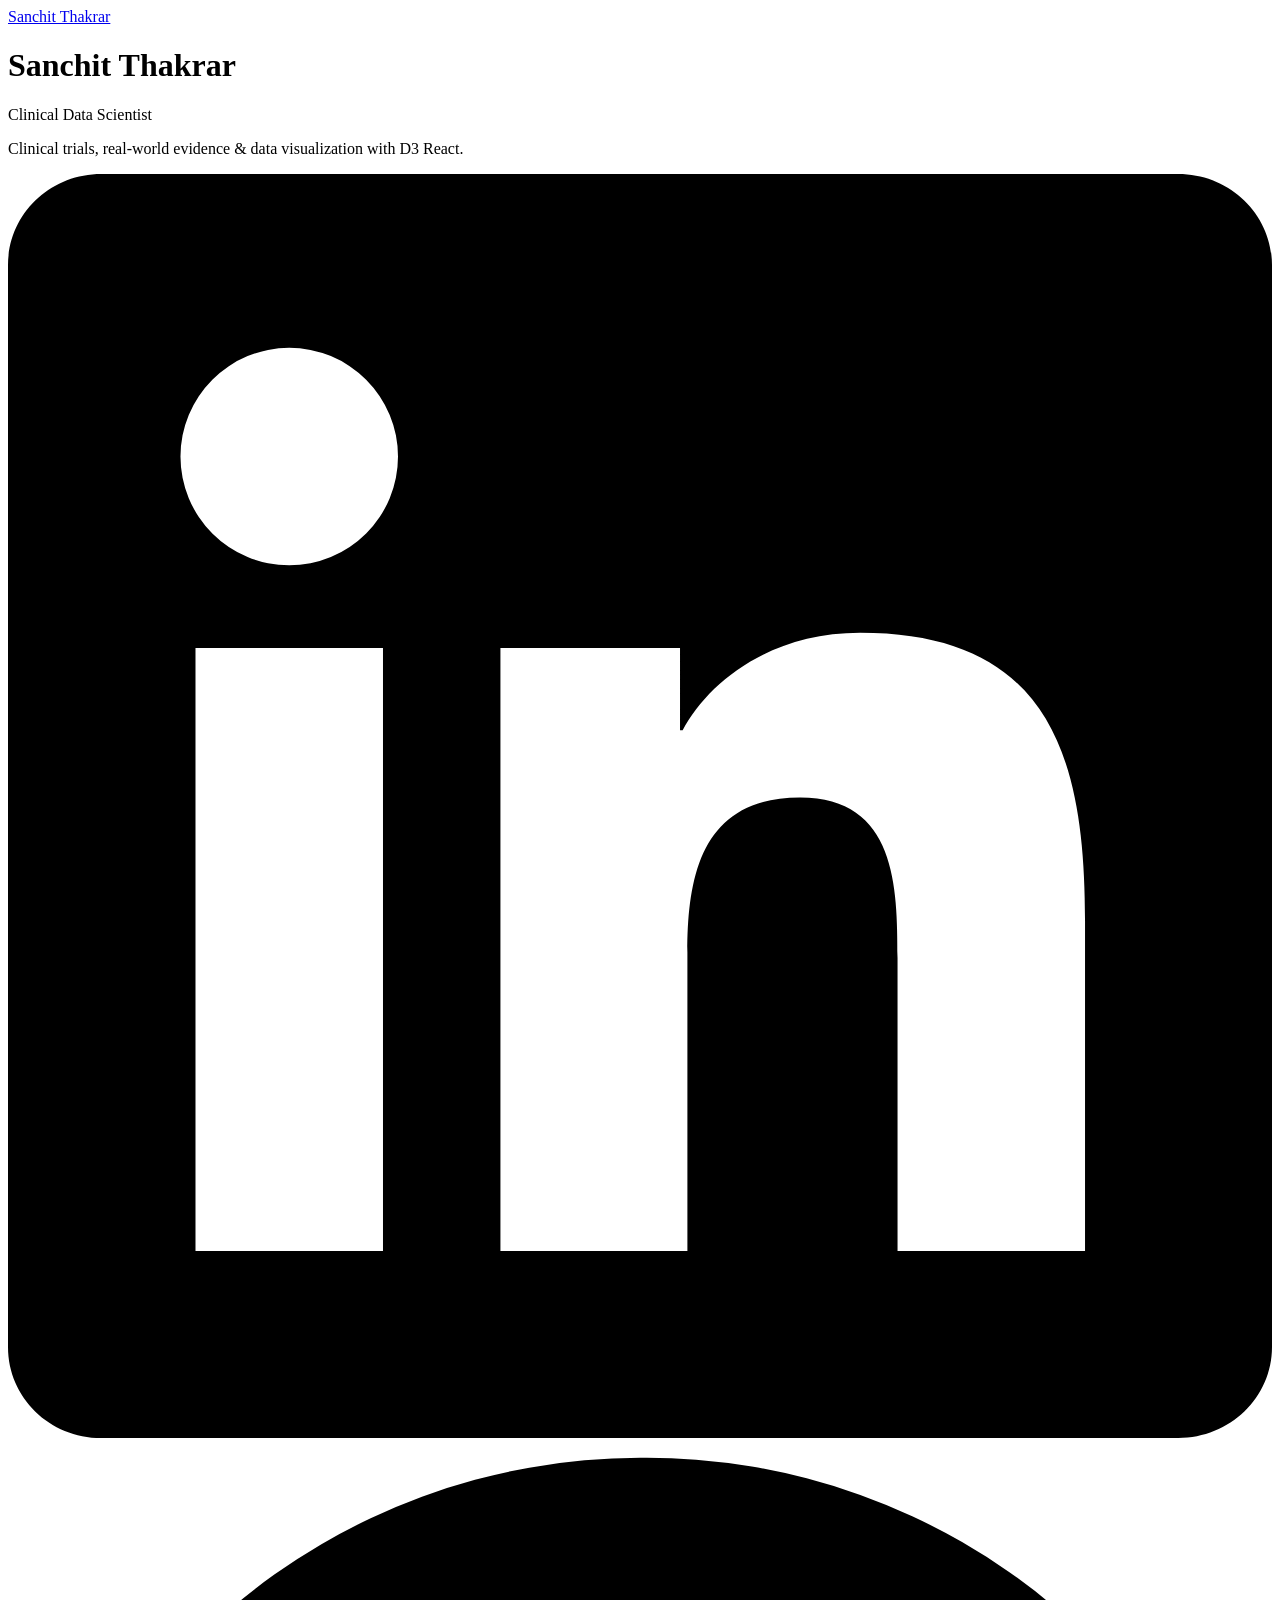
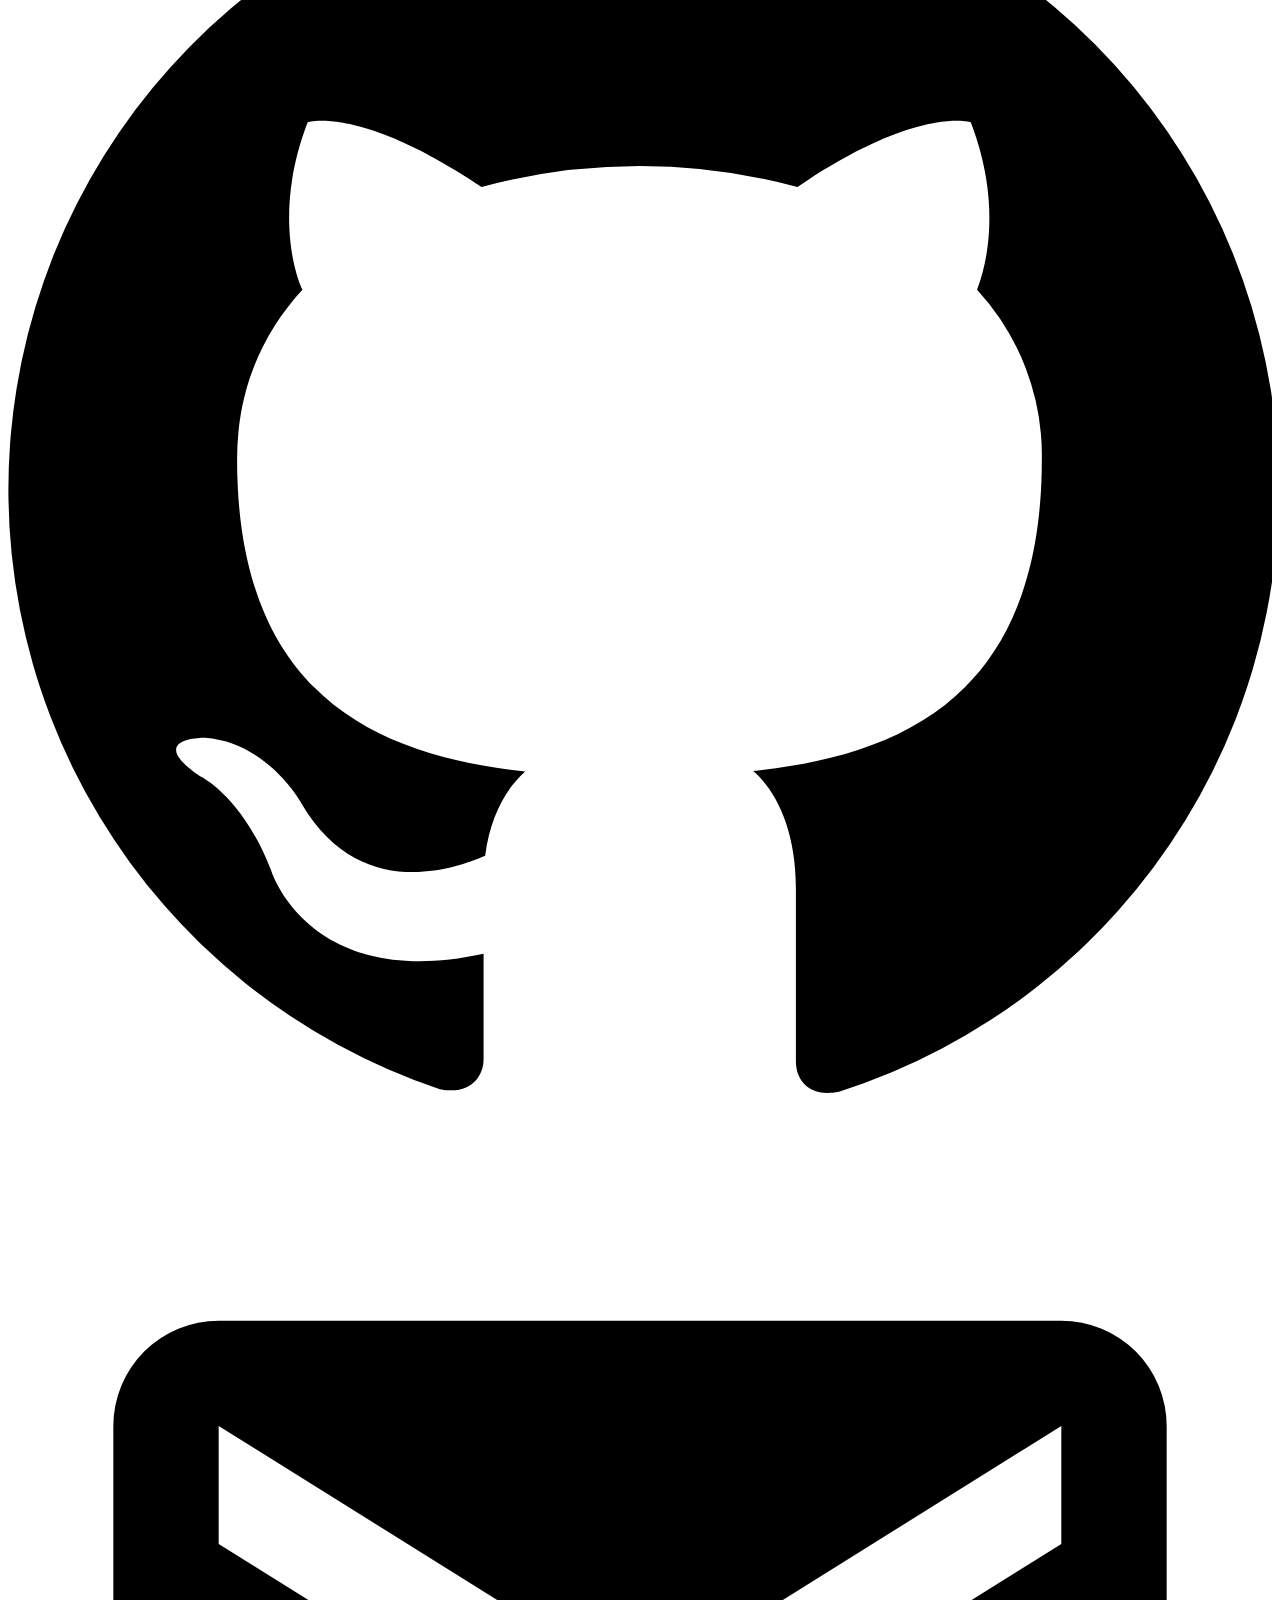
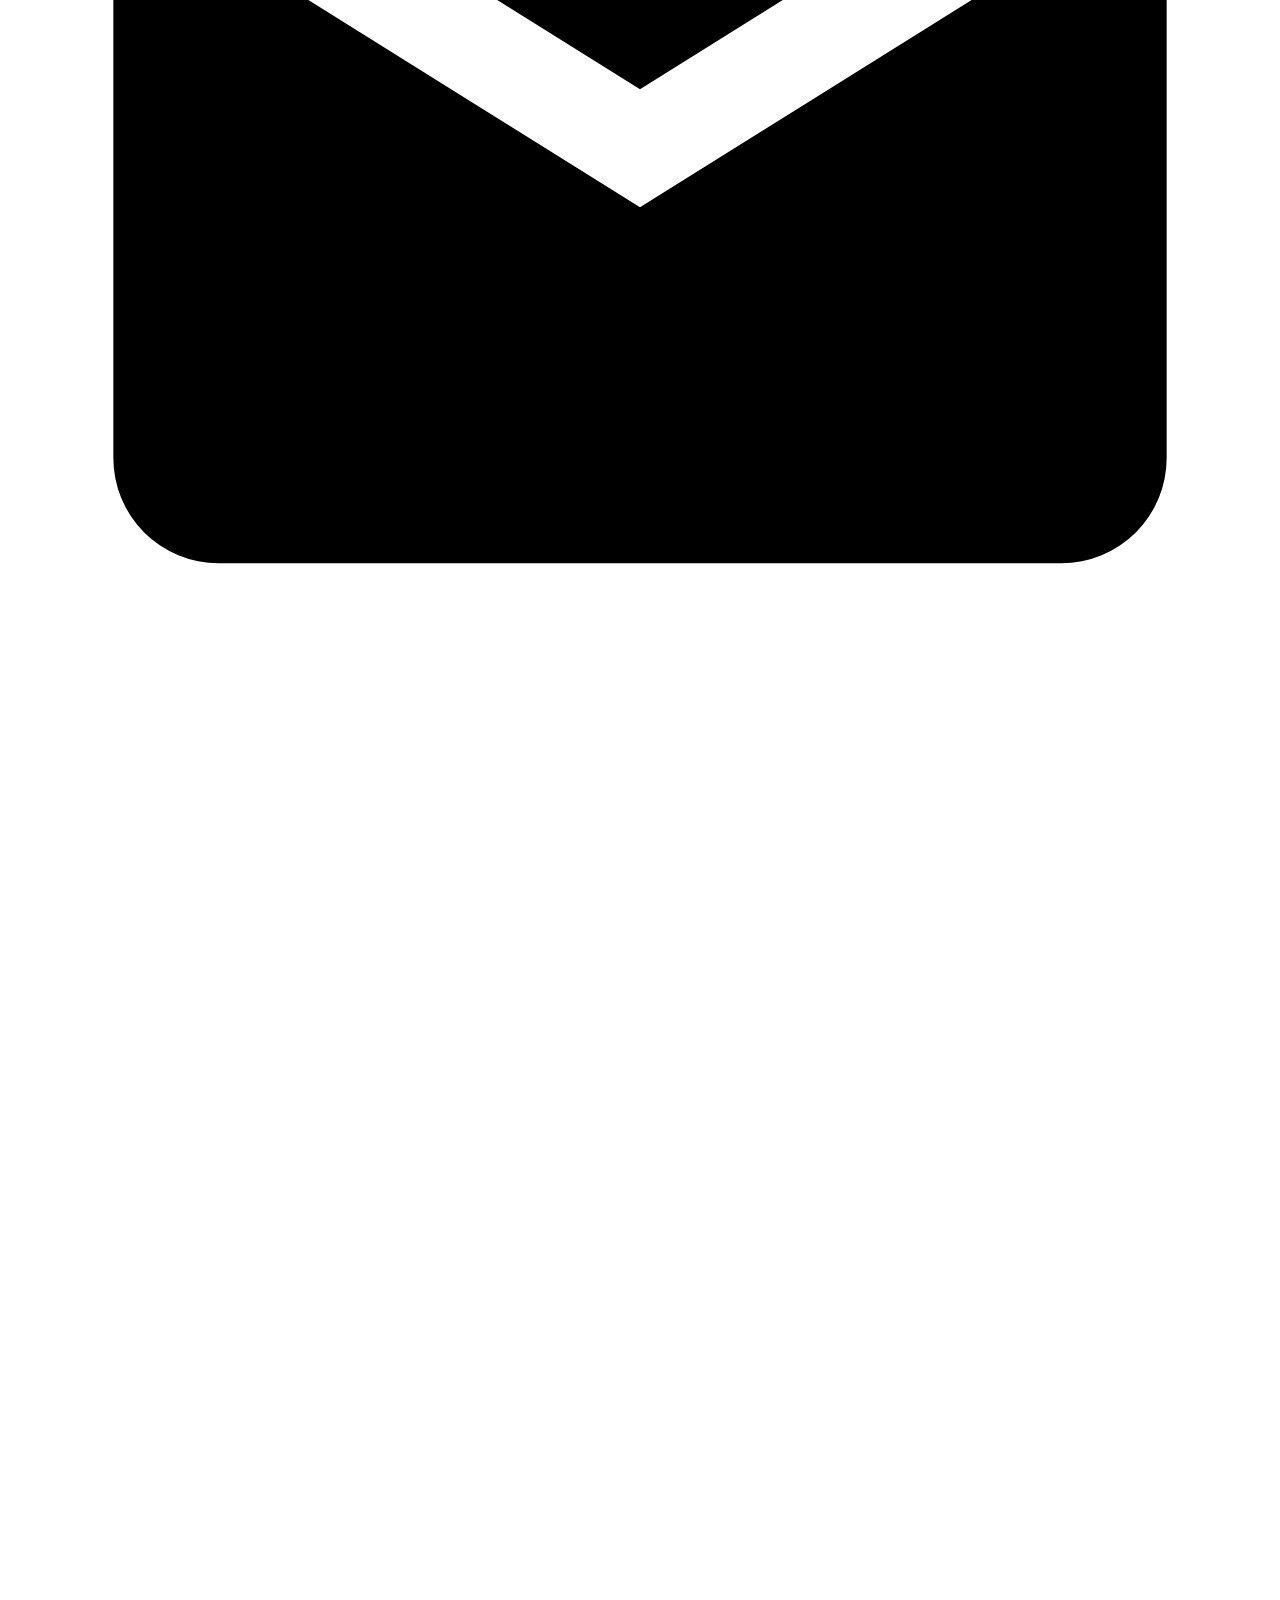
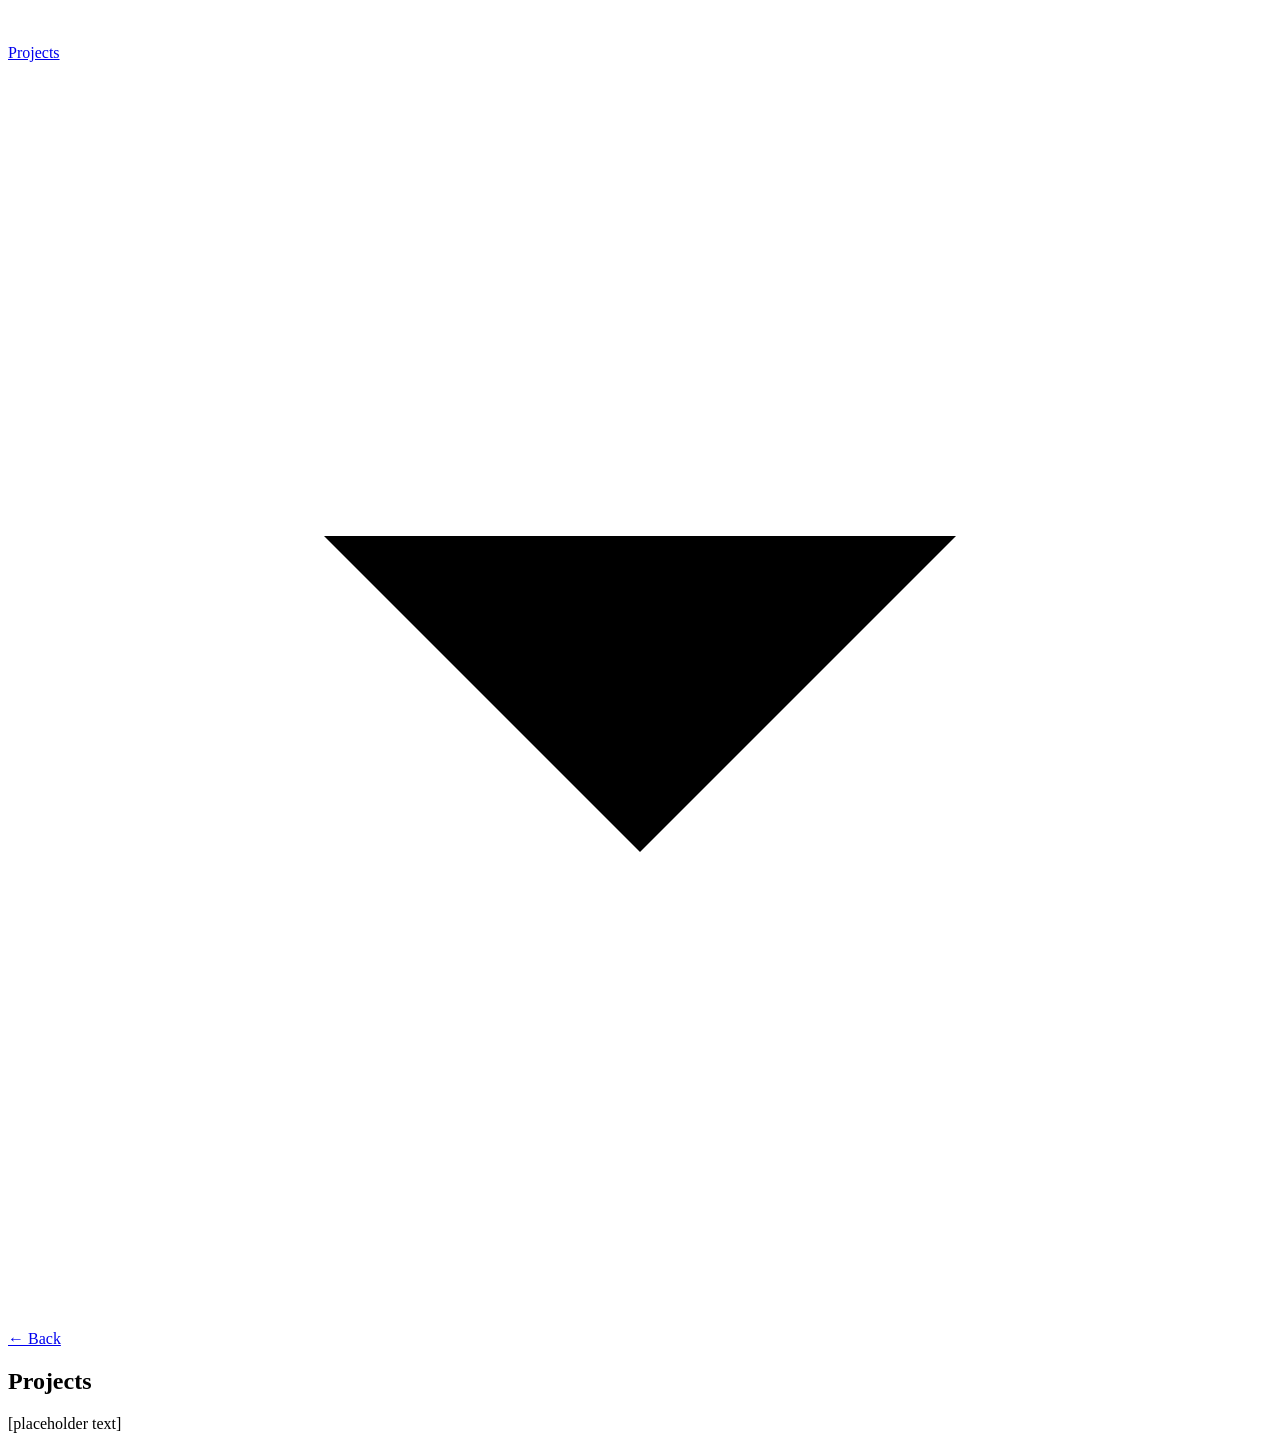
==== index.html @ e8bf8c64 "Add files via upload initial commit" ====
<!DOCTYPE html>
<!--
  index.html: the content of the page.
  - Styling (colours, layout, the beam) lives in  css/style.css
  - The chart animation lives in                  js/signal.js (timing in js/beam-sync.js)
  - The slide-up Projects panel lives in          js/panels.js
  The "class" names below (like class="card") are how the CSS finds
  each element to style it.
-->
<html lang="en">
<head>
  <meta charset="UTF-8" />
  <!-- Makes the page fit phone screens instead of showing a zoomed-out desktop view -->
  <meta name="viewport" content="width=device-width, initial-scale=1.0" />
  <!-- Text shown on the browser tab -->
  <title>Sanchit · Clinical Data Scientist</title>

  <!-- Fonts from Google Fonts: Inter (body text), JetBrains Mono (small caps labels), Source Serif 4 (headings) -->
  <link rel="preconnect" href="https://fonts.googleapis.com" />
  <link rel="preconnect" href="https://fonts.gstatic.com" crossorigin />
  <link href="https://fonts.googleapis.com/css2?family=Inter:wght@400;500&family=JetBrains+Mono:wght@400;500&family=Source+Serif+4:opsz,wght@8..60,600&display=swap" rel="stylesheet" />

  <!-- Our own styles -->
  <link rel="stylesheet" href="css/style.css" />
</head>
<body>
  <!-- Top bar. Clicking your name ("#") also closes the Projects panel. -->
  <header class="site-header">
    <a class="brand" href="#">Sanchit Thakrar</a>
  </header>

  <!-- ===== Home screen: card on the left, "noise → signal" chart on the right ===== -->
  <main class="hero">

    <!-- The card. Its travelling blue edge is pure CSS (style.css, section 5). -->
    <div class="card">
      <div class="card-inner">
        <h1>Sanchit Thakrar</h1>
        <p class="title">Clinical Data Scientist</p>
        <p class="bio">Clinical trials, real-world evidence &amp; data visualization with D3 React.</p>

        <!-- Icon buttons. Each <svg> is the icon's shape; target="_blank" opens in a new tab. -->
        <nav class="links">
          <a href="https://www.linkedin.com/in/sanchit-thakrar" target="_blank" rel="noopener" aria-label="LinkedIn">
            <svg viewBox="0 0 24 24" aria-hidden="true"><path d="M20.45 20.45h-3.56v-5.57c0-1.33-.02-3.04-1.85-3.04-1.85 0-2.14 1.45-2.14 2.94v5.67H9.35V9h3.41v1.56h.05c.48-.9 1.64-1.85 3.37-1.85 3.6 0 4.27 2.37 4.27 5.46v6.28zM5.34 7.43a2.06 2.06 0 1 1 0-4.13 2.06 2.06 0 0 1 0 4.13zM7.12 20.45H3.56V9h3.56v11.45zM22.22 0H1.77C.79 0 0 .77 0 1.73v20.54C0 23.23.79 24 1.77 24h20.45c.98 0 1.78-.77 1.78-1.73V1.73C24 .77 23.2 0 22.22 0z"/></svg>
          </a>
          <a href="https://github.com/sthakrar/Data-Viz" target="_blank" rel="noopener" aria-label="GitHub">
            <svg viewBox="0 0 24 24" aria-hidden="true"><path d="M12 .3a12 12 0 0 0-3.8 23.38c.6.12.83-.26.83-.57v-2c-3.34.73-4.04-1.6-4.04-1.6-.55-1.4-1.34-1.77-1.34-1.77-1.08-.74.09-.73.09-.73 1.2.09 1.83 1.24 1.83 1.24 1.07 1.83 2.8 1.3 3.49 1 .1-.78.42-1.3.76-1.6-2.67-.3-5.47-1.33-5.47-5.93 0-1.31.47-2.38 1.24-3.22-.14-.3-.54-1.52.1-3.18 0 0 1-.32 3.3 1.23a11.5 11.5 0 0 1 6 0c2.28-1.55 3.29-1.23 3.29-1.23.64 1.66.24 2.88.12 3.18a4.65 4.65 0 0 1 1.23 3.22c0 4.61-2.8 5.63-5.48 5.92.42.36.81 1.1.81 2.22v3.29c0 .32.21.7.82.58A12 12 0 0 0 12 .3z"/></svg>
          </a>
          <a href="mailto:sanchit.thakrar@gmail.com" aria-label="Email">
            <svg viewBox="0 0 24 24" aria-hidden="true"><path d="M20 4H4a2 2 0 0 0-2 2v12a2 2 0 0 0 2 2h16a2 2 0 0 0 2-2V6a2 2 0 0 0-2-2zm0 4.24-8 5-8-5V6l8 5 8-5v2.24z"/></svg>
          </a>
        </nav>
      </div>
    </div>

    <!-- Empty chart; js/signal.js draws the points and the fitted curve into it -->
    <div class="signal-chart" aria-hidden="true">
      <svg id="signal" viewBox="0 0 440 300"></svg>
    </div>

    <!-- "Projects ⌄" link. href="#projects" tells js/panels.js to open the panel. -->
    <a class="scroll-cue" href="#projects">
      <span>Projects</span>
      <svg viewBox="0 0 24 24" aria-hidden="true"><path d="M6 9l6 6 6-6" /></svg>
    </a>
  </main>

  <!-- ===== Projects panel: hidden below the screen until "Projects" is clicked ===== -->
  <section id="panel-projects" class="section" aria-label="Projects">
    <a class="close-panel" href="#">&larr; Back</a>
    <h2>Projects</h2>

    <!-- TODO: replace with your project. To add more, copy the whole <article>...</article> block. -->
    <div class="project-grid">
      <article class="project">
        <p>[placeholder text]</p>
      </article>
    </div>
  </section>

  <!-- Scripts go at the end so the page content above exists before they run -->
  <script src="js/beam-sync.js"></script>  <!-- shared timing; must load before signal.js -->
  <script src="js/signal.js"></script>
  <script src="js/panels.js"></script>
</body>
</html>
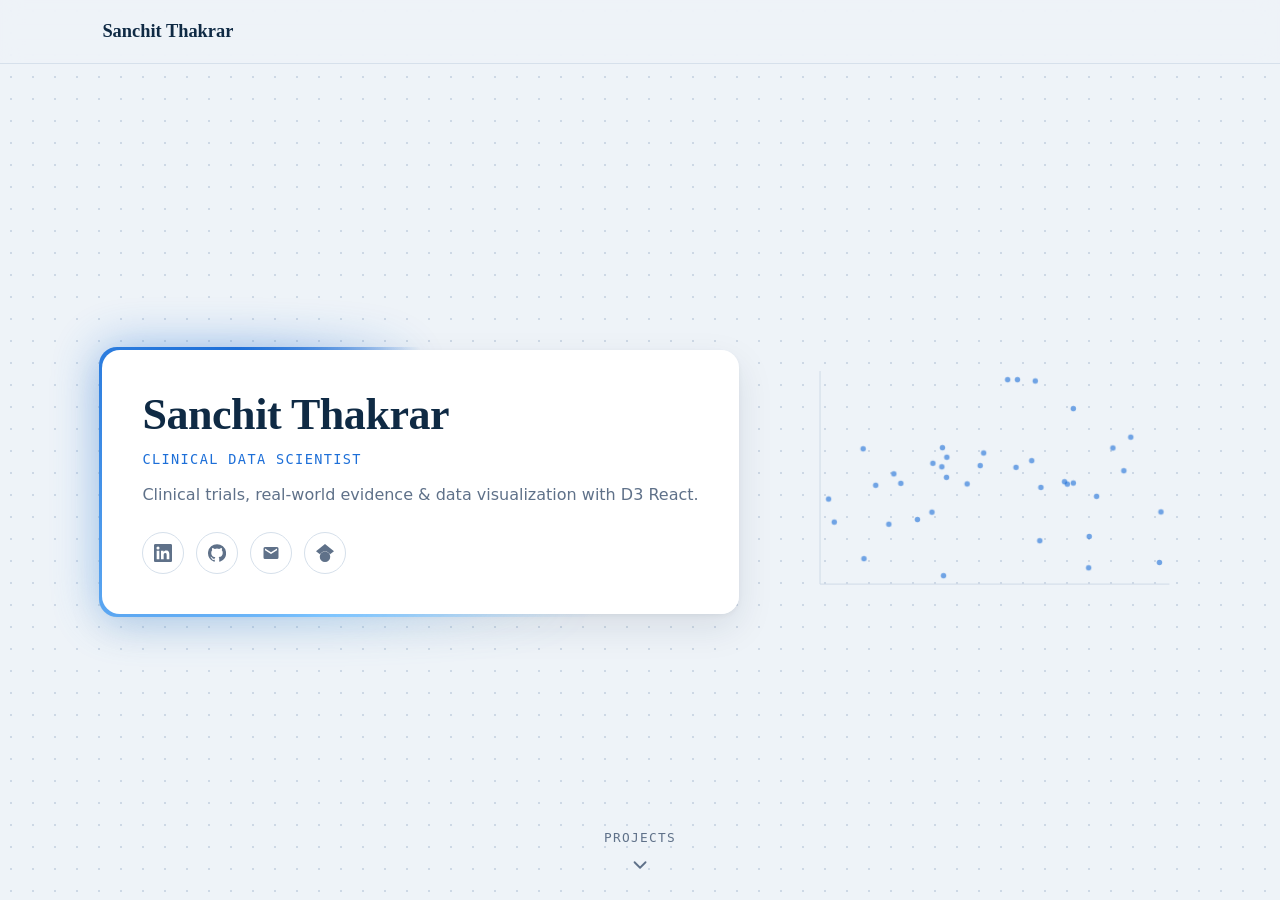
==== commit 91087d4b: "Add Google Scholar link next to email" ====
--- a/index.html
+++ b/index.html
@@ -50,6 +50,9 @@
           <a href="mailto:sanchit.thakrar@gmail.com" aria-label="Email">
             <svg viewBox="0 0 24 24" aria-hidden="true"><path d="M20 4H4a2 2 0 0 0-2 2v12a2 2 0 0 0 2 2h16a2 2 0 0 0 2-2V6a2 2 0 0 0-2-2zm0 4.24-8 5-8-5V6l8 5 8-5v2.24z"/></svg>
           </a>
+          <a href="https://scholar.google.com/citations?user=k8UYZcMAAAAJ&amp;hl=en" target="_blank" rel="noopener" aria-label="Google Scholar">
+            <svg viewBox="0 0 24 24" aria-hidden="true"><path d="M5.242 13.769 0 9.5 12 0l12 9.5-5.242 4.269C17.548 11.249 14.978 9.5 12 9.5c-2.977 0-5.548 1.748-6.758 4.269zM12 10a7 7 0 1 0 0 14 7 7 0 0 0 0-14z"/></svg>
+          </a>
         </nav>
       </div>
     </div>
--- a/css/style.css
+++ b/css/style.css
@@ -0,0 +1,472 @@
+/* =====================================================================
+   style.css — all the styling for index.html
+
+   Quick CSS refresher:
+   - A "rule" looks like:   selector { property: value; }
+   - .name   targets elements with class="name"
+   - #name   targets the element with id="name"
+   - var(--x) reads a variable defined in :root below
+   - rem = size relative to the base font (1rem = 16px here)
+   - vw / vh = 1% of the browser window's width / height
+   - clamp(min, preferred, max) = "use preferred, but never go below
+     min or above max". Great for sizes that adapt to screen width.
+   ===================================================================== */
+
+
+/* ---------------------------------------------------------------------
+   1. Variables (colours, fonts, spacing)
+   Change a value here and it updates everywhere it's used.
+   --------------------------------------------------------------------- */
+:root {
+  /* Colours */
+  --bg: #eef3f8;         /* page background (light blue-grey) */
+  --grid-dot: #cdd8e5;   /* the faint dots in the background */
+  --surface: #ffffff;    /* card backgrounds */
+  --border: #d6e0eb;     /* thin borders */
+  --ink: #0f2a44;        /* headings (darkest blue) */
+  --text: #22364d;       /* normal text */
+  --muted: #5f7189;      /* softer, secondary text */
+  --accent: #1d6fd8;     /* the main blue used for highlights */
+  --beam-1: #7cc4ff;     /* light end of the beam */
+  --beam-2: #1d6fd8;     /* dark end of the beam */
+
+  /* Fonts (loaded from Google Fonts in index.html) */
+  --font-heading: "Source Serif 4", Georgia, serif;
+  --font-body: "Inter", system-ui, -apple-system, sans-serif;
+  --font-mono: "JetBrains Mono", ui-monospace, Menlo, monospace;
+
+  /* Spacing */
+  --gutter: clamp(16px, 8vw, 120px);  /* space between content and the left/right window edge */
+  --header-h: 64px;                    /* height of the top header bar */
+}
+
+
+/* ---------------------------------------------------------------------
+   2. Base styles for the whole page
+   --------------------------------------------------------------------- */
+
+/* Reset: browsers add their own margins/padding; remove them so we're
+   in full control. "border-box" makes width include padding + border,
+   which makes sizes much easier to reason about. */
+*,
+*::before,
+*::after { box-sizing: border-box; margin: 0; padding: 0; }
+
+/* Page background: a tiny dot repeated every 22px, like graph paper */
+body {
+  background-color: var(--bg);
+  background-image: radial-gradient(var(--grid-dot) 1px, transparent 1px);
+  background-size: 22px 22px;
+  color: var(--text);
+  font: 16px/1.6 var(--font-body);   /* font-size / line-height  font-family */
+}
+
+h1,
+h2 {
+  font-family: var(--font-heading);
+  font-weight: 600;
+  color: var(--ink);
+  line-height: 1.15;
+}
+
+
+/* ---------------------------------------------------------------------
+   3. Header bar (your name at the top)
+   --------------------------------------------------------------------- */
+.site-header {
+  position: sticky;      /* stays stuck to the top while scrolling */
+  top: 0;
+  z-index: 10;           /* z-index = stacking order; higher sits on top */
+  height: var(--header-h);
+  display: flex;         /* flexbox lines children up in a row */
+  align-items: center;   /* ...centred vertically */
+  padding: 0 var(--gutter);
+  background: rgba(238, 243, 248, 0.85);   /* slightly see-through */
+  backdrop-filter: blur(10px);             /* blurs whatever is behind it */
+  -webkit-backdrop-filter: blur(10px);     /* same, for Safari */
+  border-bottom: 1px solid var(--border);
+}
+
+.site-header .brand {
+  font-family: var(--font-heading);
+  font-weight: 600;
+  font-size: 1.15rem;
+  color: var(--ink);
+  text-decoration: none;   /* no underline on the link */
+  white-space: nowrap;     /* never wrap onto two lines */
+}
+
+
+/* ---------------------------------------------------------------------
+   4. Home screen layout ("hero" = the first full screen you see)
+   Card on the left, "noise → signal" chart on the right.
+   --------------------------------------------------------------------- */
+.hero {
+  position: relative;      /* lets the "Projects" arrow be placed inside it */
+  min-height: calc(100vh - var(--header-h));   /* fill the window below the header */
+  display: flex;
+  align-items: center;               /* centre card + chart vertically */
+  justify-content: space-between;    /* push them to opposite sides */
+  gap: clamp(2rem, 5vw, 4rem);
+  padding: 32px var(--gutter);
+  /* Used when the Projects panel opens (see section 7) */
+  transition: transform 0.55s ease, opacity 0.55s ease;
+}
+
+
+/* ---------------------------------------------------------------------
+   5. The card with the travelling beam around its edge
+
+   How the beam works:
+   - The card has two "pseudo-elements" (::before and ::after), which are
+     extra layers CSS can draw without extra HTML.
+   - Both are filled with a conic-gradient: colours arranged around a
+     circle, like a pie chart. Most of it is transparent, with a blue
+     slice. Rotating the gradient makes the blue slice sweep around.
+   - They sit 3px larger than the card and BEHIND it, so only a 3px rim
+     shows. ::after is blurred to add a soft glow.
+   - A white layer (.card-inner::before) covers the middle so the
+     gradient only shows at the very edge.
+   --------------------------------------------------------------------- */
+
+/* Register --angle as a real angle so the browser can animate it smoothly */
+@property --angle {
+  syntax: "<angle>";
+  initial-value: 0deg;
+  inherits: false;
+}
+
+.card {
+  position: relative;
+  flex-shrink: 0;                      /* don't let the chart squash the card */
+  width: max-content;                  /* as wide as its content (keeps your name on one line) */
+  min-width: min(420px, 100%);
+  max-width: 100%;
+  padding: clamp(1.75rem, 5vw, 2.5rem) clamp(1.5rem, 5vw, 2.5rem);
+  border-radius: 18px;                 /* rounded corners */
+  isolation: isolate;                  /* keeps the beam layers behind THIS card only */
+  box-shadow: 0 14px 36px rgba(15, 42, 68, 0.1), 0 2px 6px rgba(15, 42, 68, 0.06);
+}
+
+/* The two beam layers */
+.card::before,
+.card::after {
+  content: "";                         /* pseudo-elements need this to appear */
+  position: absolute;
+  inset: -3px;                         /* 3px bigger than the card on every side */
+  border-radius: inherit;              /* same rounded corners as the card */
+  background: conic-gradient(
+    from var(--angle),                 /* where the circle of colours starts */
+    transparent 35%,                   /* first 35% of the circle: nothing */
+    var(--beam-1) 60%,                 /* fade into light blue... */
+    var(--beam-2) 85%,                 /* ...then darker blue... */
+    transparent                        /* ...then back to nothing */
+  );
+  z-index: -1;                         /* behind the card */
+  animation: spin 9s linear infinite;  /* one full lap every 9 seconds, forever */
+}
+
+/* The second layer is blurred to make a glow */
+.card::after {
+  filter: blur(24px);
+  opacity: 0.45;
+  z-index: -2;
+}
+
+/* The animation: turn --angle from 0deg to 360deg */
+@keyframes spin {
+  to { --angle: 360deg; }
+}
+
+/* White fill over the middle so only the edge shows the beam */
+.card-inner { border-radius: inherit; }
+
+.card-inner::before {
+  content: "";
+  position: absolute;
+  inset: 0;                            /* exactly the card's size */
+  border-radius: inherit;
+  background: var(--surface);
+  z-index: -1;
+}
+
+/* Text inside the card */
+.card h1 {
+  font-size: clamp(1.7rem, 7vw, 2.75rem);
+  white-space: nowrap;                 /* keep your full name on one line */
+  letter-spacing: -0.01em;
+}
+
+.card .title {
+  margin-top: 0.5rem;
+  font-family: var(--font-mono);
+  font-size: 0.85rem;
+  font-weight: 500;
+  text-transform: uppercase;
+  letter-spacing: 0.1em;
+  color: var(--accent);
+}
+
+.card .bio {
+  margin-top: 0.75rem;
+  color: var(--muted);
+}
+
+/* Round LinkedIn / GitHub / email / Google Scholar buttons */
+.links {
+  display: flex;
+  gap: 0.75rem;
+  margin-top: 1.5rem;
+}
+
+.links a {
+  display: flex;
+  align-items: center;
+  justify-content: center;
+  width: 42px;
+  height: 42px;
+  border-radius: 50%;                  /* 50% radius turns a square into a circle */
+  border: 1px solid var(--border);
+  background: var(--surface);
+  color: var(--muted);
+  transition: color 0.2s, border-color 0.2s, transform 0.2s;   /* animate hover changes */
+}
+
+.links a:hover {
+  color: var(--accent);
+  border-color: var(--accent);
+  transform: translateY(-3px);         /* lift up slightly */
+}
+
+/* Visible outline when someone uses the Tab key to reach the button */
+.links a:focus-visible {
+  outline: 2px solid var(--accent);
+  outline-offset: 2px;
+}
+
+.links svg {
+  width: 18px;
+  height: 18px;
+  fill: currentColor;                  /* icon takes the link's text colour */
+}
+
+
+/* ---------------------------------------------------------------------
+   6. "Noise → signal" chart on the right (drawn by js/signal.js)
+   --------------------------------------------------------------------- */
+.signal-chart {
+  flex: 0 1 480px;     /* aim for 480px wide, allowed to shrink */
+  max-width: 480px;
+  min-width: 0;
+}
+
+.signal-chart svg {
+  display: block;
+  width: 100%;         /* fill the box... */
+  height: auto;        /* ...and keep its proportions */
+  overflow: visible;   /* let the glow spill slightly past the edges */
+}
+
+/* Faint L-shaped axis lines */
+.signal-chart .axis { fill: none; stroke: #c9d6e4; stroke-width: 1; }
+
+/* Figure caption above the chart, styled like a CSR figure title */
+.signal-chart .caption {
+  font-family: var(--font-mono);
+  font-size: 10.5px;
+  letter-spacing: 0.08em;
+  text-transform: uppercase;
+  fill: var(--muted);
+}
+
+/* The data points. "arm-b" = the second group (e.g. control arm), lighter blue */
+.signal-chart .point { fill: var(--accent); opacity: 0; }
+.signal-chart .point.arm-b { fill: #8fc3f5; }
+
+/* The figure's lines, drawn by the beam.
+   Trick for "drawing" a line: make the dash pattern one dash as long as
+   the whole line (dasharray 100) and shift it fully out of view
+   (dashoffset 100). Animating the offset to 0 slides the dash in, so the
+   line appears to draw itself. js/signal.js does that animation. */
+.signal-chart .fit {
+  fill: none;
+  stroke-linecap: round;
+  stroke-linejoin: round;
+  stroke-dasharray: 100;
+  stroke-dashoffset: 100;
+}
+.signal-chart .fit.glow { stroke: #7cc4ff; stroke-width: 8; opacity: 0.5; filter: url(#signal-blur); }
+.signal-chart .fit.line { stroke: url(#signal-grad); stroke-width: 2.5; }
+.signal-chart .fit.line.arm-b { stroke: #8fc3f5; stroke-width: 2; }      /* second group's line */
+.signal-chart .fit.line.ref { stroke: #c3d2e2; stroke-width: 1; }        /* reference lines (e.g. HR = 1, zero) */
+
+/* Thick bars (used for stacked bars), shaded by severity: mild → severe */
+.signal-chart .fit.line.bar { stroke-width: 16; stroke-linecap: butt; }
+.signal-chart .fit.line.bar.sev-1 { stroke: #cfe5fa; }
+.signal-chart .fit.line.bar.sev-2 { stroke: #8fc3f5; }
+.signal-chart .fit.line.bar.sev-3 { stroke: var(--accent); }
+
+/* On narrower screens (tablets, phones), stack the card above the chart.
+   This must come AFTER the .hero and .signal-chart rules above: when two
+   rules match equally, the later one wins. */
+@media (max-width: 960px) {
+  .hero {
+    flex-direction: column;
+    justify-content: center;
+    align-items: flex-start;
+    padding-right: 16px;
+  }
+  .signal-chart { width: 100%; max-width: 560px; }
+}
+
+
+/* ---------------------------------------------------------------------
+   7. "Projects" arrow and the slide-up Projects panel
+   --------------------------------------------------------------------- */
+
+/* The "Projects ⌄" link at the bottom centre of the home screen */
+.scroll-cue {
+  position: absolute;            /* placed relative to .hero */
+  left: 50%;
+  bottom: 24px;
+  transform: translateX(-50%);   /* shift back by half its width to truly centre it */
+  display: flex;
+  flex-direction: column;        /* word above, arrow below */
+  align-items: center;
+  gap: 6px;
+  font-family: var(--font-mono);
+  font-size: 0.8rem;
+  text-transform: uppercase;
+  letter-spacing: 0.1em;
+  color: var(--muted);
+  text-decoration: none;
+  transition: color 0.2s;
+}
+
+.scroll-cue:hover,
+.scroll-cue:focus-visible { color: var(--accent); }
+
+.scroll-cue svg {
+  width: 22px;
+  height: 22px;
+  fill: none;
+  stroke: currentColor;
+  stroke-width: 2;
+  stroke-linecap: round;
+  stroke-linejoin: round;
+  animation: nudge 1.8s ease-in-out infinite;   /* gentle up-and-down bob */
+}
+
+@keyframes nudge {
+  50% { transform: translateY(5px); }
+}
+
+/* The panel itself. It always exists, but sits just below the bottom of
+   the window (translateY(100%)) and hidden until it's opened. */
+.section {
+  position: fixed;               /* fixed to the window, not the page */
+  top: var(--header-h);          /* starts just under the header... */
+  left: 0;
+  right: 0;
+  bottom: 0;                     /* ...and fills the rest of the window */
+  z-index: 5;
+  overflow-y: auto;              /* scroll inside the panel if content is long */
+  padding: 3.5rem 16px 4rem var(--gutter);
+  background-color: var(--bg);
+  background-image: radial-gradient(var(--grid-dot) 1px, transparent 1px);
+  background-size: 22px 22px;
+  border-top: 1px solid var(--border);
+  border-radius: 22px 22px 0 0;  /* round only the top corners */
+  box-shadow: 0 -18px 40px rgba(15, 42, 68, 0.12);
+  transform: translateY(100%);   /* pushed down out of view */
+  visibility: hidden;
+  /* Slide over 0.55s; only hide it AFTER the slide finishes */
+  transition: transform 0.55s cubic-bezier(0.22, 1, 0.36, 1), visibility 0s linear 0.55s;
+}
+
+/* js/panels.js adds the "is-open" class to slide the panel up */
+.section.is-open {
+  z-index: 6;
+  transform: translateY(0);
+  visibility: visible;
+  transition: transform 0.55s cubic-bezier(0.22, 1, 0.36, 1), visibility 0s;
+}
+
+/* While a panel is open: stop the page behind from scrolling, and
+   shrink + fade the home screen slightly so the panel feels on top */
+body.panel-open { overflow: hidden; }
+
+body.panel-open .hero {
+  transform: scale(0.96);
+  opacity: 0.5;
+}
+
+/* "← Back" link at the top of the panel */
+.close-panel {
+  display: inline-block;
+  margin-bottom: 1.5rem;
+  font-family: var(--font-mono);
+  font-size: 0.8rem;
+  text-transform: uppercase;
+  letter-spacing: 0.08em;
+  color: var(--muted);
+  text-decoration: none;
+}
+
+.close-panel:hover,
+.close-panel:focus-visible { color: var(--accent); }
+
+.section h2 {
+  font-size: 1.9rem;
+  margin-bottom: 1rem;
+}
+
+/* Project cards: a grid that fits as many 240px+ columns as there's room for */
+.project-grid {
+  display: grid;
+  grid-template-columns: repeat(auto-fill, minmax(240px, 1fr));
+  gap: 1.25rem;
+  max-width: 960px;
+  margin-top: 1.5rem;
+}
+
+.project {
+  padding: 1.5rem;
+  background: var(--surface);
+  border: 1px solid var(--border);
+  border-radius: 14px;
+  transition: border-color 0.2s, transform 0.2s;
+}
+
+.project:hover {
+  border-color: var(--accent);
+  transform: translateY(-3px);
+}
+
+.project h3 {
+  margin: 0.4rem 0;
+  font-size: 1.05rem;
+  font-weight: 500;
+  color: var(--ink);
+}
+
+.project p {
+  font-size: 0.92rem;
+  color: var(--muted);
+}
+
+
+/* ---------------------------------------------------------------------
+   8. Reduced motion
+   Some people set their computer to "reduce motion" (it can cause
+   dizziness). For them, switch off the movement on this page.
+   --------------------------------------------------------------------- */
+@media (prefers-reduced-motion: reduce) {
+  .section,
+  .hero { transition: none !important; }
+  .card::before,
+  .card::after,
+  .scroll-cue svg { animation: none; }
+  .links a:hover,
+  .project:hover { transform: none; }
+}
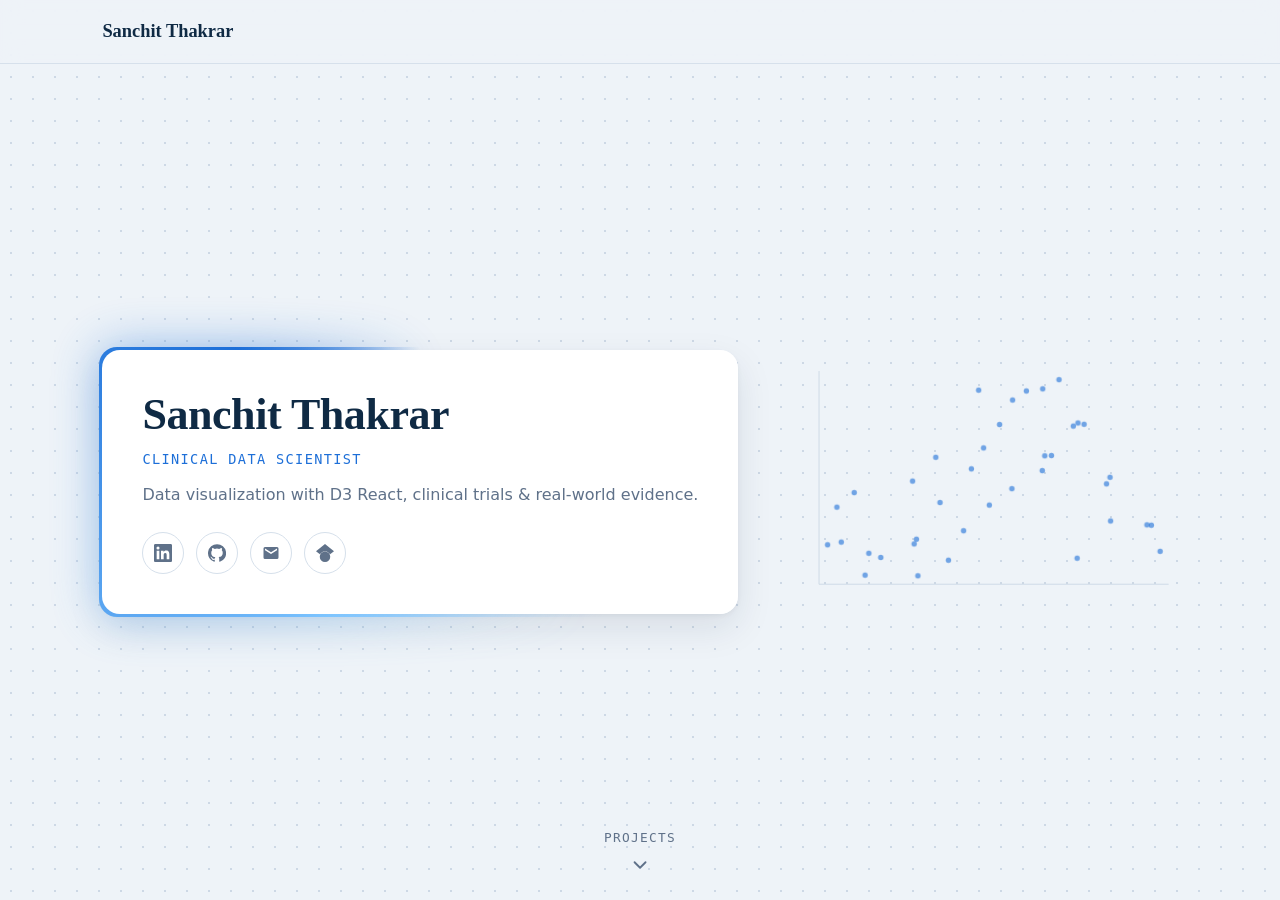
==== commit fa4a10ab: "Lead bio with data visualization" ====
--- a/index.html
+++ b/index.html
@@ -37,7 +37,7 @@
       <div class="card-inner">
         <h1>Sanchit Thakrar</h1>
         <p class="title">Clinical Data Scientist</p>
-        <p class="bio">Clinical trials, real-world evidence &amp; data visualization with D3 React.</p>
+        <p class="bio">Data visualization with D3 React, clinical trials &amp; real-world evidence.</p>
 
         <!-- Icon buttons. Each <svg> is the icon's shape; target="_blank" opens in a new tab. -->
         <nav class="links">
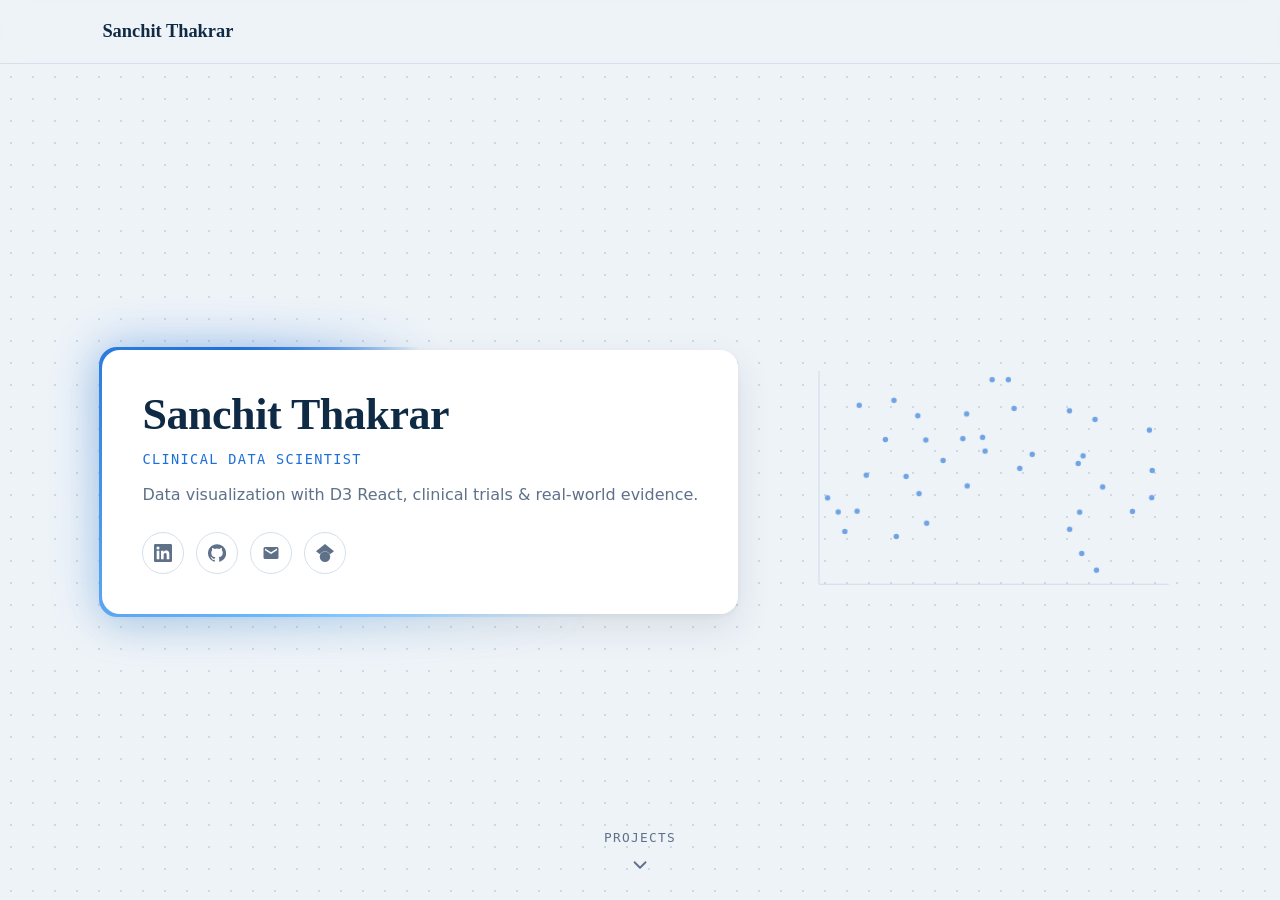
==== commit 28acfab5: "Point GitHub icon to profile page" ====
--- a/index.html
+++ b/index.html
@@ -44,7 +44,7 @@
           <a href="https://www.linkedin.com/in/sanchit-thakrar" target="_blank" rel="noopener" aria-label="LinkedIn">
             <svg viewBox="0 0 24 24" aria-hidden="true"><path d="M20.45 20.45h-3.56v-5.57c0-1.33-.02-3.04-1.85-3.04-1.85 0-2.14 1.45-2.14 2.94v5.67H9.35V9h3.41v1.56h.05c.48-.9 1.64-1.85 3.37-1.85 3.6 0 4.27 2.37 4.27 5.46v6.28zM5.34 7.43a2.06 2.06 0 1 1 0-4.13 2.06 2.06 0 0 1 0 4.13zM7.12 20.45H3.56V9h3.56v11.45zM22.22 0H1.77C.79 0 0 .77 0 1.73v20.54C0 23.23.79 24 1.77 24h20.45c.98 0 1.78-.77 1.78-1.73V1.73C24 .77 23.2 0 22.22 0z"/></svg>
           </a>
-          <a href="https://github.com/sthakrar/Data-Viz" target="_blank" rel="noopener" aria-label="GitHub">
+          <a href="https://github.com/sthakrar" target="_blank" rel="noopener" aria-label="GitHub">
             <svg viewBox="0 0 24 24" aria-hidden="true"><path d="M12 .3a12 12 0 0 0-3.8 23.38c.6.12.83-.26.83-.57v-2c-3.34.73-4.04-1.6-4.04-1.6-.55-1.4-1.34-1.77-1.34-1.77-1.08-.74.09-.73.09-.73 1.2.09 1.83 1.24 1.83 1.24 1.07 1.83 2.8 1.3 3.49 1 .1-.78.42-1.3.76-1.6-2.67-.3-5.47-1.33-5.47-5.93 0-1.31.47-2.38 1.24-3.22-.14-.3-.54-1.52.1-3.18 0 0 1-.32 3.3 1.23a11.5 11.5 0 0 1 6 0c2.28-1.55 3.29-1.23 3.29-1.23.64 1.66.24 2.88.12 3.18a4.65 4.65 0 0 1 1.23 3.22c0 4.61-2.8 5.63-5.48 5.92.42.36.81 1.1.81 2.22v3.29c0 .32.21.7.82.58A12 12 0 0 0 12 .3z"/></svg>
           </a>
           <a href="mailto:sanchit.thakrar@gmail.com" aria-label="Email">
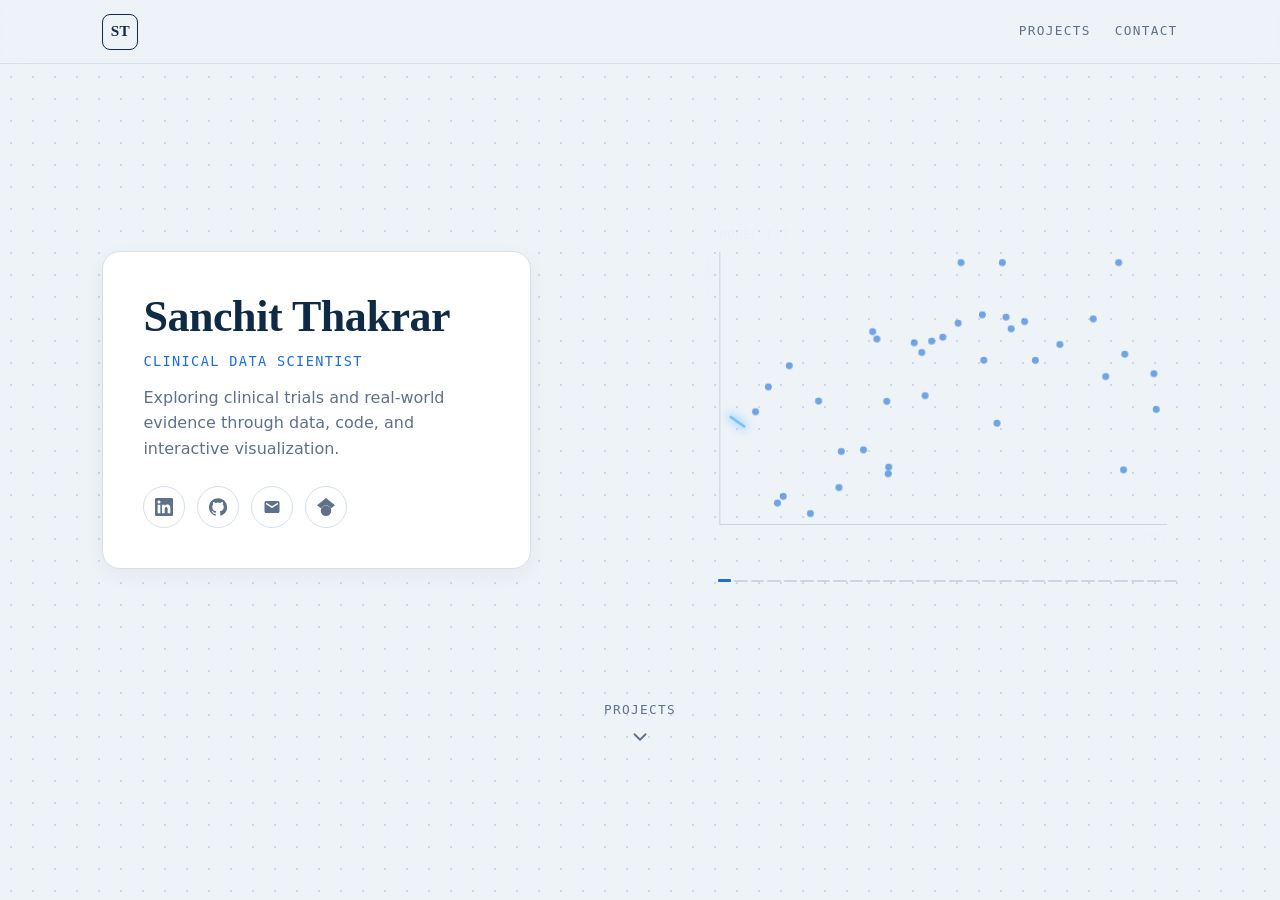
==== commit 92e3bbe9: "Simplify header and card, refine bio and spacing, add figure picker, new figures and axis titles" ====
--- a/index.html
+++ b/index.html
@@ -1,8 +1,8 @@
 <!DOCTYPE html>
 <!--
   index.html: the content of the page.
-  - Styling (colours, layout, the beam) lives in  css/style.css
-  - The chart animation lives in                  js/signal.js (timing in js/beam-sync.js)
+  - Styling (colours, layout) lives in            css/style.css
+  - The chart animation lives in                  js/signal.js
   - The slide-up Projects panel lives in          js/panels.js
   The "class" names below (like class="card") are how the CSS finds
   each element to style it.
@@ -24,20 +24,25 @@
   <link rel="stylesheet" href="css/style.css" />
 </head>
 <body>
-  <!-- Top bar. Clicking your name ("#") also closes the Projects panel. -->
+  <!-- Top bar: monogram on the left, links on the right.
+       Clicking the monogram ("#") also closes the Projects panel. -->
   <header class="site-header">
-    <a class="brand" href="#">Sanchit Thakrar</a>
+    <a class="brand" href="#" aria-label="Sanchit Thakrar, home">ST</a>
+    <nav class="site-nav">
+      <a href="#projects">Projects</a>
+      <a href="mailto:sanchit.thakrar@gmail.com">Contact</a>
+    </nav>
   </header>
 
   <!-- ===== Home screen: card on the left, "noise → signal" chart on the right ===== -->
   <main class="hero">
 
-    <!-- The card. Its travelling blue edge is pure CSS (style.css, section 5). -->
+    <!-- The card: name, title, short bio and links -->
     <div class="card">
       <div class="card-inner">
         <h1>Sanchit Thakrar</h1>
         <p class="title">Clinical Data Scientist</p>
-        <p class="bio">Data visualization with D3 React, clinical trials &amp; real-world evidence.</p>
+        <p class="bio">Exploring clinical trials and real-world evidence through data, code, and interactive visualization.</p>
 
         <!-- Icon buttons. Each <svg> is the icon's shape; target="_blank" opens in a new tab. -->
         <nav class="links">
@@ -58,8 +63,10 @@
     </div>
 
     <!-- Empty chart; js/signal.js draws the points and the fitted curve into it -->
-    <div class="signal-chart" aria-hidden="true">
-      <svg id="signal" viewBox="0 0 440 300"></svg>
+    <div class="signal-chart">
+      <svg id="signal" viewBox="0 0 440 300" aria-hidden="true"></svg>
+      <!-- One short line per figure; js/signal.js fills this in. Click one to jump to it. -->
+      <div id="figure-picker" class="figure-picker" aria-label="Choose a figure"></div>
     </div>
 
     <!-- "Projects ⌄" link. href="#projects" tells js/panels.js to open the panel. -->
@@ -83,7 +90,6 @@
   </section>
 
   <!-- Scripts go at the end so the page content above exists before they run -->
-  <script src="js/beam-sync.js"></script>  <!-- shared timing; must load before signal.js -->
   <script src="js/signal.js"></script>
   <script src="js/panels.js"></script>
 </body>
--- a/css/style.css
+++ b/css/style.css
@@ -27,8 +27,6 @@
   --text: #22364d;       /* normal text */
   --muted: #5f7189;      /* softer, secondary text */
   --accent: #1d6fd8;     /* the main blue used for highlights */
-  --beam-1: #7cc4ff;     /* light end of the beam */
-  --beam-2: #1d6fd8;     /* dark end of the beam */
 
   /* Fonts (loaded from Google Fonts in index.html) */
   --font-heading: "Source Serif 4", Georgia, serif;
@@ -71,7 +69,7 @@
 
 
 /* ---------------------------------------------------------------------
-   3. Header bar (your name at the top)
+   3. Header bar (monogram on the left, links on the right)
    --------------------------------------------------------------------- */
 .site-header {
   position: sticky;      /* stays stuck to the top while scrolling */
@@ -80,6 +78,7 @@
   height: var(--header-h);
   display: flex;         /* flexbox lines children up in a row */
   align-items: center;   /* ...centred vertically */
+  justify-content: space-between;   /* monogram left, links right */
   padding: 0 var(--gutter);
   background: rgba(238, 243, 248, 0.85);   /* slightly see-through */
   backdrop-filter: blur(10px);             /* blurs whatever is behind it */
@@ -88,13 +87,40 @@
 }
 
 .site-header .brand {
+  display: flex;
+  align-items: center;
+  justify-content: center;
+  width: 36px;
+  height: 36px;
+  border: 1px solid var(--ink);
+  border-radius: 8px;
   font-family: var(--font-heading);
   font-weight: 600;
-  font-size: 1.15rem;
+  font-size: 0.95rem;
+  letter-spacing: 0.02em;
   color: var(--ink);
   text-decoration: none;   /* no underline on the link */
-  white-space: nowrap;     /* never wrap onto two lines */
-}
+}
+
+.site-nav {
+  display: flex;
+  gap: 1.5rem;
+}
+
+.site-nav a {
+  font-family: var(--font-mono);
+  font-size: 0.8rem;
+  text-transform: uppercase;
+  letter-spacing: 0.1em;
+  color: var(--muted);
+  text-decoration: none;
+  transition: color 0.2s;
+}
+
+.site-header a:hover,
+.site-header a:focus-visible { color: var(--accent); }
+.site-header .brand:hover,
+.site-header .brand:focus-visible { border-color: var(--accent); }
 
 
 /* ---------------------------------------------------------------------
@@ -103,7 +129,7 @@
    --------------------------------------------------------------------- */
 .hero {
   position: relative;      /* lets the "Projects" arrow be placed inside it */
-  min-height: calc(100vh - var(--header-h));   /* fill the window below the header */
+  min-height: calc(84vh - var(--header-h));    /* most of the window, so content sits higher and "Projects" stays close */
   display: flex;
   align-items: center;               /* centre card + chart vertically */
   justify-content: space-between;    /* push them to opposite sides */
@@ -115,79 +141,19 @@
 
 
 /* ---------------------------------------------------------------------
-   5. The card with the travelling beam around its edge
-
-   How the beam works:
-   - The card has two "pseudo-elements" (::before and ::after), which are
-     extra layers CSS can draw without extra HTML.
-   - Both are filled with a conic-gradient: colours arranged around a
-     circle, like a pie chart. Most of it is transparent, with a blue
-     slice. Rotating the gradient makes the blue slice sweep around.
-   - They sit 3px larger than the card and BEHIND it, so only a 3px rim
-     shows. ::after is blurred to add a soft glow.
-   - A white layer (.card-inner::before) covers the middle so the
-     gradient only shows at the very edge.
-   --------------------------------------------------------------------- */
-
-/* Register --angle as a real angle so the browser can animate it smoothly */
-@property --angle {
-  syntax: "<angle>";
-  initial-value: 0deg;
-  inherits: false;
-}
-
+   5. The card: a white panel with a thin border and a soft shadow, kept
+   quiet so the chart on the right stays the focal point
+   --------------------------------------------------------------------- */
 .card {
-  position: relative;
   flex-shrink: 0;                      /* don't let the chart squash the card */
   width: max-content;                  /* as wide as its content (keeps your name on one line) */
   min-width: min(420px, 100%);
   max-width: 100%;
   padding: clamp(1.75rem, 5vw, 2.5rem) clamp(1.5rem, 5vw, 2.5rem);
+  background: var(--surface);
+  border: 1px solid var(--border);
   border-radius: 18px;                 /* rounded corners */
-  isolation: isolate;                  /* keeps the beam layers behind THIS card only */
-  box-shadow: 0 14px 36px rgba(15, 42, 68, 0.1), 0 2px 6px rgba(15, 42, 68, 0.06);
-}
-
-/* The two beam layers */
-.card::before,
-.card::after {
-  content: "";                         /* pseudo-elements need this to appear */
-  position: absolute;
-  inset: -3px;                         /* 3px bigger than the card on every side */
-  border-radius: inherit;              /* same rounded corners as the card */
-  background: conic-gradient(
-    from var(--angle),                 /* where the circle of colours starts */
-    transparent 35%,                   /* first 35% of the circle: nothing */
-    var(--beam-1) 60%,                 /* fade into light blue... */
-    var(--beam-2) 85%,                 /* ...then darker blue... */
-    transparent                        /* ...then back to nothing */
-  );
-  z-index: -1;                         /* behind the card */
-  animation: spin 9s linear infinite;  /* one full lap every 9 seconds, forever */
-}
-
-/* The second layer is blurred to make a glow */
-.card::after {
-  filter: blur(24px);
-  opacity: 0.45;
-  z-index: -2;
-}
-
-/* The animation: turn --angle from 0deg to 360deg */
-@keyframes spin {
-  to { --angle: 360deg; }
-}
-
-/* White fill over the middle so only the edge shows the beam */
-.card-inner { border-radius: inherit; }
-
-.card-inner::before {
-  content: "";
-  position: absolute;
-  inset: 0;                            /* exactly the card's size */
-  border-radius: inherit;
-  background: var(--surface);
-  z-index: -1;
+  box-shadow: 0 6px 20px rgba(15, 42, 68, 0.05);
 }
 
 /* Text inside the card */
@@ -209,6 +175,7 @@
 
 .card .bio {
   margin-top: 0.75rem;
+  max-width: 34ch;                     /* wrap the sentence instead of stretching the card */
   color: var(--muted);
 }
 
@@ -269,6 +236,15 @@
 
 /* Faint L-shaped axis lines */
 .signal-chart .axis { fill: none; stroke: #c9d6e4; stroke-width: 1; }
+
+/* Axis titles, quieter than the caption */
+.signal-chart .axis-title {
+  font-family: var(--font-mono);
+  font-size: 9px;
+  letter-spacing: 0.06em;
+  text-transform: uppercase;
+  fill: #8a9ab0;
+}
 
 /* Figure caption above the chart, styled like a CSR figure title */
 .signal-chart .caption {
@@ -306,6 +282,44 @@
 .signal-chart .fit.line.bar.sev-2 { stroke: #8fc3f5; }
 .signal-chart .fit.line.bar.sev-3 { stroke: var(--accent); }
 
+/* Figure picker: a row of short lines under the chart, one per figure.
+   Each line is a button; the visible line is drawn with ::before so the
+   button itself can be taller and easier to click. */
+.figure-picker {
+  display: flex;
+  gap: 3px;
+  margin-top: 14px;
+  padding-left: 20px;                  /* line up with the chart's axis */
+}
+
+.figure-picker button {
+  flex: 1 1 0;
+  max-width: 14px;
+  height: 18px;
+  padding: 0;
+  background: none;
+  border: 0;
+  cursor: pointer;
+}
+
+.figure-picker button::before {
+  content: "";
+  display: block;
+  height: 2px;
+  border-radius: 1px;
+  background: #c9d6e4;
+  transition: background 0.2s, height 0.2s;
+}
+
+.figure-picker button:hover::before { background: var(--muted); height: 3px; }
+.figure-picker button.is-current::before { background: var(--accent); height: 3px; }
+
+.figure-picker button:focus-visible {
+  outline: 2px solid var(--accent);
+  outline-offset: 1px;
+  border-radius: 2px;
+}
+
 /* On narrower screens (tablets, phones), stack the card above the chart.
    This must come AFTER the .hero and .signal-chart rules above: when two
    rules match equally, the later one wins. */
@@ -315,6 +329,7 @@
     justify-content: center;
     align-items: flex-start;
     padding-right: 16px;
+    padding-bottom: 88px;   /* room for "Projects" under the chart */
   }
   .signal-chart { width: 100%; max-width: 560px; }
 }
@@ -328,7 +343,7 @@
 .scroll-cue {
   position: absolute;            /* placed relative to .hero */
   left: 50%;
-  bottom: 24px;
+  bottom: 8px;
   transform: translateX(-50%);   /* shift back by half its width to truly centre it */
   display: flex;
   flex-direction: column;        /* word above, arrow below */
@@ -464,8 +479,6 @@
 @media (prefers-reduced-motion: reduce) {
   .section,
   .hero { transition: none !important; }
-  .card::before,
-  .card::after,
   .scroll-cue svg { animation: none; }
   .links a:hover,
   .project:hover { transform: none; }
